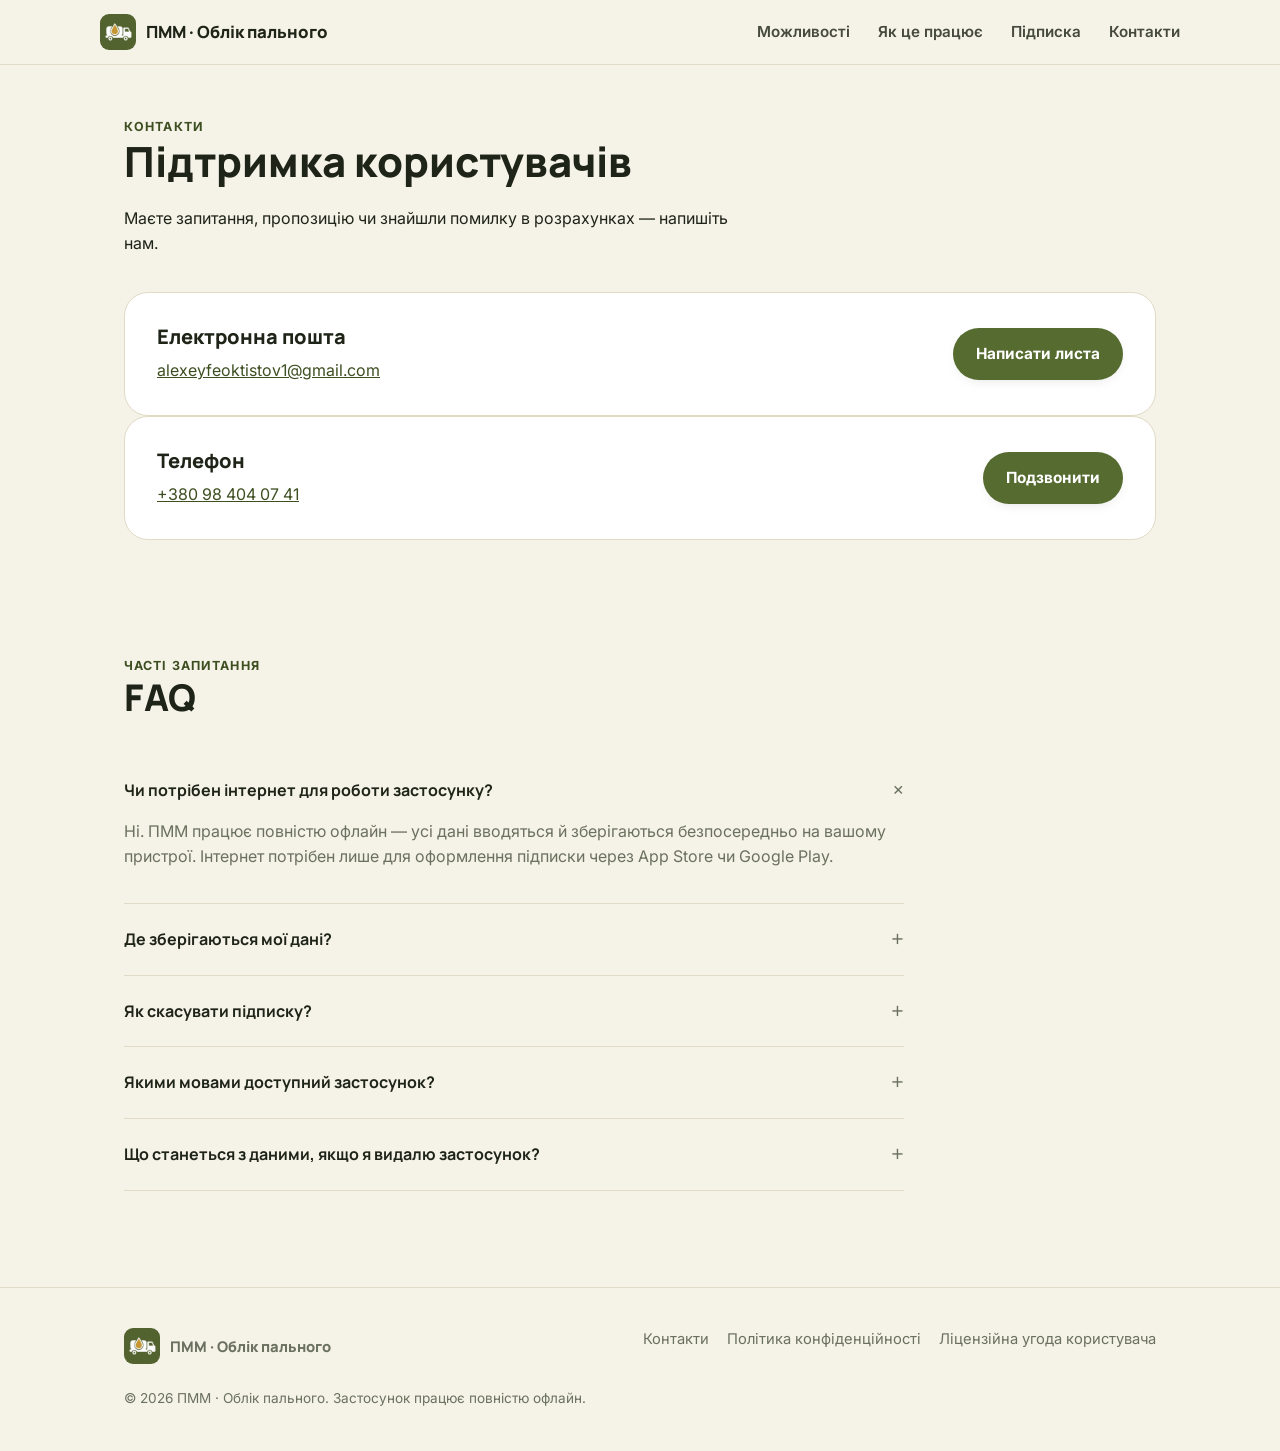
==== contacts.html @ 6e284e81 "Publish ПММ · Облік пального marketing site Static HTML/CSS/JS site: features, contacts (email + pho" ====
<!doctype html>
<html lang="uk">
<head>
<meta charset="utf-8">
<meta name="viewport" content="width=device-width, initial-scale=1">
<title>Контакти — ПММ · Облік пального</title>
<meta name="description" content="Зв'яжіться з підтримкою застосунку ПММ (Облік пального) та знайдіть відповіді на часті запитання.">
<link rel="icon" href="assets/img/favicon-32.png" sizes="32x32">
<link rel="apple-touch-icon" href="assets/img/app-icon-192.png">
<link rel="preconnect" href="https://fonts.googleapis.com">
<link rel="preconnect" href="https://fonts.gstatic.com" crossorigin>
<link href="https://fonts.googleapis.com/css2?family=Inter:wght@400;500;600;700;800&family=Manrope:wght@700;800&display=swap" rel="stylesheet">
<link rel="stylesheet" href="assets/css/style.css">
</head>
<body>

<header class="site-header">
  <div class="container site-header__bar">
    <a class="brand" href="index.html">
      <img src="assets/img/app-icon-192.png" alt="">
      ПММ · Облік пального
    </a>
    <button class="nav-toggle" id="navToggle" aria-label="Меню" aria-expanded="false">☰</button>
    <nav class="nav" id="siteNav">
      <a href="index.html#features">Можливості</a>
      <a href="index.html#how">Як це працює</a>
      <a href="index.html#plans">Підписка</a>
      <a href="contacts.html">Контакти</a>
    </nav>
  </div>
</header>

<main>
  <section style="padding-top: 48px;">
    <div class="container">
      <div class="section-head">
        <span class="eyebrow">Контакти</span>
        <h1 style="font-size: clamp(1.8rem, 3vw + 1rem, 2.6rem);">Підтримка користувачів</h1>
        <p>Маєте запитання, пропозицію чи знайшли помилку в розрахунках — напишіть нам.</p>
      </div>

      <div class="contact-card">
        <div>
          <h3>Електронна пошта</h3>
          <p style="margin-bottom:0;">
            <a href="mailto:alexeyfeoktistov1@gmail.com">alexeyfeoktistov1@gmail.com</a>
          </p>
        </div>
        <a class="btn btn-primary" href="mailto:alexeyfeoktistov1@gmail.com">Написати листа</a>
      </div>

      <div class="contact-card">
        <div>
          <h3>Телефон</h3>
          <p style="margin-bottom:0;">
            <a href="tel:+380984040741">+380 98 404 07 41</a>
          </p>
        </div>
        <a class="btn btn-primary" href="tel:+380984040741">Подзвонити</a>
      </div>
    </div>
  </section>

  <section>
    <div class="container">
      <div class="section-head">
        <span class="eyebrow">Часті запитання</span>
        <h2>FAQ</h2>
      </div>

      <div style="max-width: 780px;">
        <details class="faq-item" open>
          <summary>Чи потрібен інтернет для роботи застосунку?</summary>
          <p>Ні. ПММ працює повністю офлайн — усі дані вводяться й зберігаються
            безпосередньо на вашому пристрої. Інтернет потрібен лише для оформлення
            підписки через App Store чи Google Play.</p>
        </details>
        <details class="faq-item">
          <summary>Де зберігаються мої дані?</summary>
          <p>Локально на вашому пристрої, у внутрішній базі даних застосунку. Розробник
            не має доступу до цих даних — вони нікуди не передаються.</p>
        </details>
        <details class="faq-item">
          <summary>Як скасувати підписку?</summary>
          <p>Підписка керується через ваш обліковий запис App Store (Apple) або
            Google Play (Google) у розділі підписок — не в самому застосунку.</p>
        </details>
        <details class="faq-item">
          <summary>Якими мовами доступний застосунок?</summary>
          <p>Наразі лише українською.</p>
        </details>
        <details class="faq-item">
          <summary>Що станеться з даними, якщо я видалю застосунок?</summary>
          <p>Оскільки всі дані зберігаються лише локально, видалення застосунку
            призводить до їх повного й безповоротного видалення. Рекомендуємо заздалегідь
            експортувати важливі документи.</p>
        </details>
      </div>
    </div>
  </section>
</main>

<footer class="site-footer">
  <div class="container">
    <div class="site-footer__grid">
      <a class="brand" href="index.html">
        <img src="assets/img/app-icon-192.png" alt="">
        ПММ · Облік пального
      </a>
      <nav>
        <a href="contacts.html">Контакти</a>
        <a href="privacy.html">Політика конфіденційності</a>
        <a href="terms.html">Ліцензійна угода користувача</a>
      </nav>
    </div>
    <p class="site-footer__meta">© 2026 ПММ · Облік пального. Застосунок працює повністю офлайн.</p>
  </div>
</footer>

<script>
  const navToggle = document.getElementById('navToggle');
  const siteNav = document.getElementById('siteNav');
  navToggle.addEventListener('click', () => {
    const isOpen = siteNav.classList.toggle('is-open');
    navToggle.setAttribute('aria-expanded', String(isOpen));
  });
</script>
</body>
</html>
---- assets/css/style.css ----
/* ПММ (Облік пального) — сайт застосунку.
   Палітра й тон навмисно повторюють сам застосунок: єдина світла тема,
   без перемикання на темний режим (застосунок теж завжди світлий). */

:root {
  --color-bg: #F5F2E8;
  --color-surface: #FFFFFF;
  --color-surface-alt: #FBF9F2;
  --color-primary: #556B2F;
  --color-primary-dark: #3D4E20;
  --color-ink: #1F2418;
  --color-muted: #6B715F;
  --color-accent: #C59B3B;
  --color-accent-dark: #A87F2B;
  --color-outline: #E1DAC6;
  --color-outline-strong: #D9D2BD;
  --color-danger: #A6402F;

  --radius-lg: 24px;
  --radius-md: 16px;
  --radius-sm: 10px;

  --shadow-card: 0 12px 28px -18px rgba(31, 36, 24, 0.35);
  --shadow-soft: 0 4px 14px -8px rgba(31, 36, 24, 0.25);

  --content-width: 1080px;

  --font-display: "Manrope", "Inter", system-ui, sans-serif;
  --font-body: "Inter", system-ui, -apple-system, sans-serif;
}

* {
  box-sizing: border-box;
}

html {
  scroll-behavior: smooth;
}

@media (prefers-reduced-motion: reduce) {
  html {
    scroll-behavior: auto;
  }
  * {
    animation-duration: 0.001ms !important;
    transition-duration: 0.001ms !important;
  }
}

body {
  margin: 0;
  background: var(--color-bg);
  color: var(--color-ink);
  font-family: var(--font-body);
  font-size: 16px;
  line-height: 1.55;
  -webkit-font-smoothing: antialiased;
}

img {
  max-width: 100%;
  display: block;
}

a {
  color: var(--color-primary-dark);
}

h1, h2, h3, h4 {
  font-family: var(--font-display);
  font-weight: 800;
  line-height: 1.15;
  margin: 0 0 0.5em;
  text-wrap: balance;
  color: var(--color-ink);
}

h1 { font-size: clamp(2.1rem, 4vw + 1rem, 3.4rem); }
h2 { font-size: clamp(1.6rem, 2.4vw + 1rem, 2.3rem); }
h3 { font-size: 1.25rem; }

p {
  margin: 0 0 1em;
}

.container {
  width: 100%;
  max-width: var(--content-width);
  margin: 0 auto;
  padding: 0 24px;
}

.eyebrow {
  display: inline-flex;
  flex-wrap: wrap;
  align-items: center;
  gap: 4px 8px;
  max-width: 100%;
  font-size: 0.78rem;
  font-weight: 700;
  letter-spacing: 0.09em;
  text-transform: uppercase;
  color: var(--color-primary-dark);
}

/* ---------- Header ---------- */

.site-header {
  position: sticky;
  top: 0;
  z-index: 40;
  background: rgba(245, 242, 232, 0.88);
  backdrop-filter: saturate(140%) blur(10px);
  border-bottom: 1px solid var(--color-outline);
}

.site-header__bar {
  display: flex;
  align-items: center;
  justify-content: space-between;
  gap: 16px;
  padding: 14px 0;
}

.brand {
  display: flex;
  align-items: center;
  gap: 10px;
  font-family: var(--font-display);
  font-weight: 800;
  font-size: 1.05rem;
  color: var(--color-ink);
  text-decoration: none;
}

.brand img {
  width: 36px;
  height: 36px;
  border-radius: 9px;
}

.nav {
  display: flex;
  align-items: center;
  gap: 28px;
}

.nav a {
  color: var(--color-ink);
  text-decoration: none;
  font-weight: 600;
  font-size: 0.95rem;
  opacity: 0.82;
}

.nav a:hover {
  opacity: 1;
}

.nav-toggle {
  display: none;
}

@media (max-width: 760px) {
  .nav {
    position: absolute;
    top: 100%;
    left: 0;
    right: 0;
    background: var(--color-surface);
    border-bottom: 1px solid var(--color-outline);
    flex-direction: column;
    align-items: flex-start;
    gap: 4px;
    padding: 8px 24px 18px;
    display: none;
  }
  .nav.is-open {
    display: flex;
  }
  .nav a {
    padding: 10px 0;
    width: 100%;
  }
  .nav-toggle {
    display: inline-flex;
    align-items: center;
    justify-content: center;
    width: 40px;
    height: 40px;
    border-radius: 10px;
    border: 1px solid var(--color-outline-strong);
    background: var(--color-surface);
    cursor: pointer;
  }
}

/* ---------- Buttons ---------- */

.btn {
  display: inline-flex;
  align-items: center;
  justify-content: center;
  gap: 8px;
  padding: 13px 22px;
  border-radius: 999px;
  font-weight: 700;
  font-size: 0.96rem;
  text-decoration: none;
  border: 1px solid transparent;
  cursor: pointer;
  transition: transform 0.15s ease, box-shadow 0.15s ease;
}

.btn:hover {
  transform: translateY(-1px);
}

.btn-primary {
  background: var(--color-primary);
  color: #fff;
  box-shadow: var(--shadow-soft);
}

.btn-secondary {
  background: transparent;
  color: var(--color-ink);
  border-color: var(--color-outline-strong);
}

.btn-store {
  background: var(--color-ink);
  color: #fff;
  opacity: 0.55;
  cursor: default;
  font-size: 0.86rem;
  padding: 11px 18px;
}

.btn-row {
  display: flex;
  flex-wrap: wrap;
  gap: 14px;
}

/* ---------- Hero ---------- */

.hero {
  padding: 64px 0 40px;
}

.hero__grid {
  display: grid;
  grid-template-columns: 1.15fr 0.85fr;
  gap: 48px;
  align-items: center;
}

@media (max-width: 860px) {
  .hero__grid {
    grid-template-columns: 1fr;
    text-align: center;
  }
  .hero .btn-row, .hero .eyebrow {
    justify-content: center;
  }
}

.hero p.lead {
  font-size: 1.15rem;
  color: var(--color-muted);
  max-width: 46ch;
}

@media (max-width: 860px) {
  .hero p.lead { margin-inline: auto; }
}

.hero__art {
  display: flex;
  justify-content: center;
}

.hero__art img {
  width: min(280px, 60vw);
  border-radius: 44px;
  box-shadow: var(--shadow-card);
}

/* ---------- Sections ---------- */

section {
  padding: 56px 0;
}

.section-head {
  max-width: 62ch;
  margin-bottom: 36px;
}

@media (max-width: 760px) {
  .section-head { margin-inline: auto; text-align: center; }
}

/* ---------- Feature cards ---------- */

.grid-2 {
  display: grid;
  grid-template-columns: repeat(2, 1fr);
  gap: 20px;
}

.grid-3 {
  display: grid;
  grid-template-columns: repeat(3, 1fr);
  gap: 20px;
}

@media (max-width: 760px) {
  .grid-2, .grid-3 {
    grid-template-columns: 1fr;
  }
}

.card {
  background: var(--color-surface);
  border: 1px solid var(--color-outline);
  border-radius: var(--radius-md);
  padding: 24px;
}

.plan-card {
  background: var(--color-surface);
  border: 1px solid var(--color-outline);
  border-radius: var(--radius-lg);
  padding: 32px;
}

.plan-card--pro {
  border-color: var(--color-accent);
  background: linear-gradient(180deg, #FFFDF6 0%, #FFF8E9 100%);
}

.plan-card h3 {
  display: flex;
  align-items: center;
  gap: 10px;
}

.badge {
  display: inline-block;
  font-size: 0.72rem;
  font-weight: 800;
  letter-spacing: 0.04em;
  text-transform: uppercase;
  padding: 4px 10px;
  border-radius: 999px;
  background: var(--color-accent);
  color: #fff;
}

.badge--free {
  background: var(--color-primary);
}

.feature-list {
  list-style: none;
  margin: 18px 0 0;
  padding: 0;
  display: flex;
  flex-direction: column;
  gap: 12px;
}

.feature-list li {
  display: flex;
  gap: 10px;
  align-items: flex-start;
  color: var(--color-ink);
}

.feature-list li::before {
  content: "";
  flex: none;
  width: 8px;
  height: 8px;
  margin-top: 8px;
  border-radius: 50%;
  background: var(--color-accent);
}

.plan-card--pro .feature-list li::before {
  background: var(--color-primary);
}

/* ---------- Steps ---------- */

.steps {
  display: grid;
  grid-template-columns: repeat(4, 1fr);
  gap: 20px;
}

@media (max-width: 860px) {
  .steps { grid-template-columns: repeat(2, 1fr); }
}
@media (max-width: 520px) {
  .steps { grid-template-columns: 1fr; }
}

.step {
  position: relative;
  padding-top: 8px;
}

.step__num {
  display: inline-flex;
  align-items: center;
  justify-content: center;
  width: 34px;
  height: 34px;
  border-radius: 50%;
  background: var(--color-primary);
  color: #fff;
  font-weight: 800;
  font-family: var(--font-display);
  margin-bottom: 14px;
}

/* ---------- FAQ ---------- */

.faq-item {
  border-bottom: 1px solid var(--color-outline);
  padding: 18px 0;
}

.faq-item summary {
  cursor: pointer;
  font-weight: 700;
  font-family: var(--font-display);
  list-style: none;
  display: flex;
  align-items: center;
  justify-content: space-between;
  gap: 12px;
}

.faq-item summary::-webkit-details-marker {
  display: none;
}

.faq-item summary::after {
  content: "+";
  font-size: 1.4rem;
  font-weight: 400;
  color: var(--color-muted);
  transition: transform 0.2s ease;
}

.faq-item[open] summary::after {
  transform: rotate(45deg);
}

.faq-item p {
  margin-top: 12px;
  color: var(--color-muted);
}

/* ---------- Footer ---------- */

.site-footer {
  border-top: 1px solid var(--color-outline);
  padding: 40px 0 28px;
  margin-top: 40px;
}

.site-footer__grid {
  display: flex;
  flex-wrap: wrap;
  justify-content: space-between;
  gap: 24px;
}

.site-footer nav {
  display: flex;
  flex-wrap: wrap;
  gap: 18px;
}

.site-footer a {
  color: var(--color-muted);
  text-decoration: none;
  font-size: 0.92rem;
}

.site-footer a:hover {
  color: var(--color-ink);
}

.site-footer__meta {
  color: var(--color-muted);
  font-size: 0.85rem;
  margin-top: 24px;
}

/* ---------- Legal pages ---------- */

.legal {
  max-width: 74ch;
  margin: 0 auto;
  padding: 48px 24px 80px;
}

.legal h2 {
  margin-top: 2em;
}

.legal .updated {
  color: var(--color-muted);
  font-size: 0.9rem;
  margin-bottom: 2.2em;
}

.legal ul {
  padding-left: 1.2em;
}

.placeholder {
  background: #FBEFD9;
  border: 1px dashed var(--color-accent-dark);
  padding: 1px 6px;
  border-radius: 6px;
  font-size: 0.92em;
}

/* ---------- Contacts ---------- */

.contact-card {
  background: var(--color-surface);
  border: 1px solid var(--color-outline);
  border-radius: var(--radius-lg);
  padding: 32px;
  display: flex;
  flex-wrap: wrap;
  gap: 24px;
  justify-content: space-between;
  align-items: center;
}
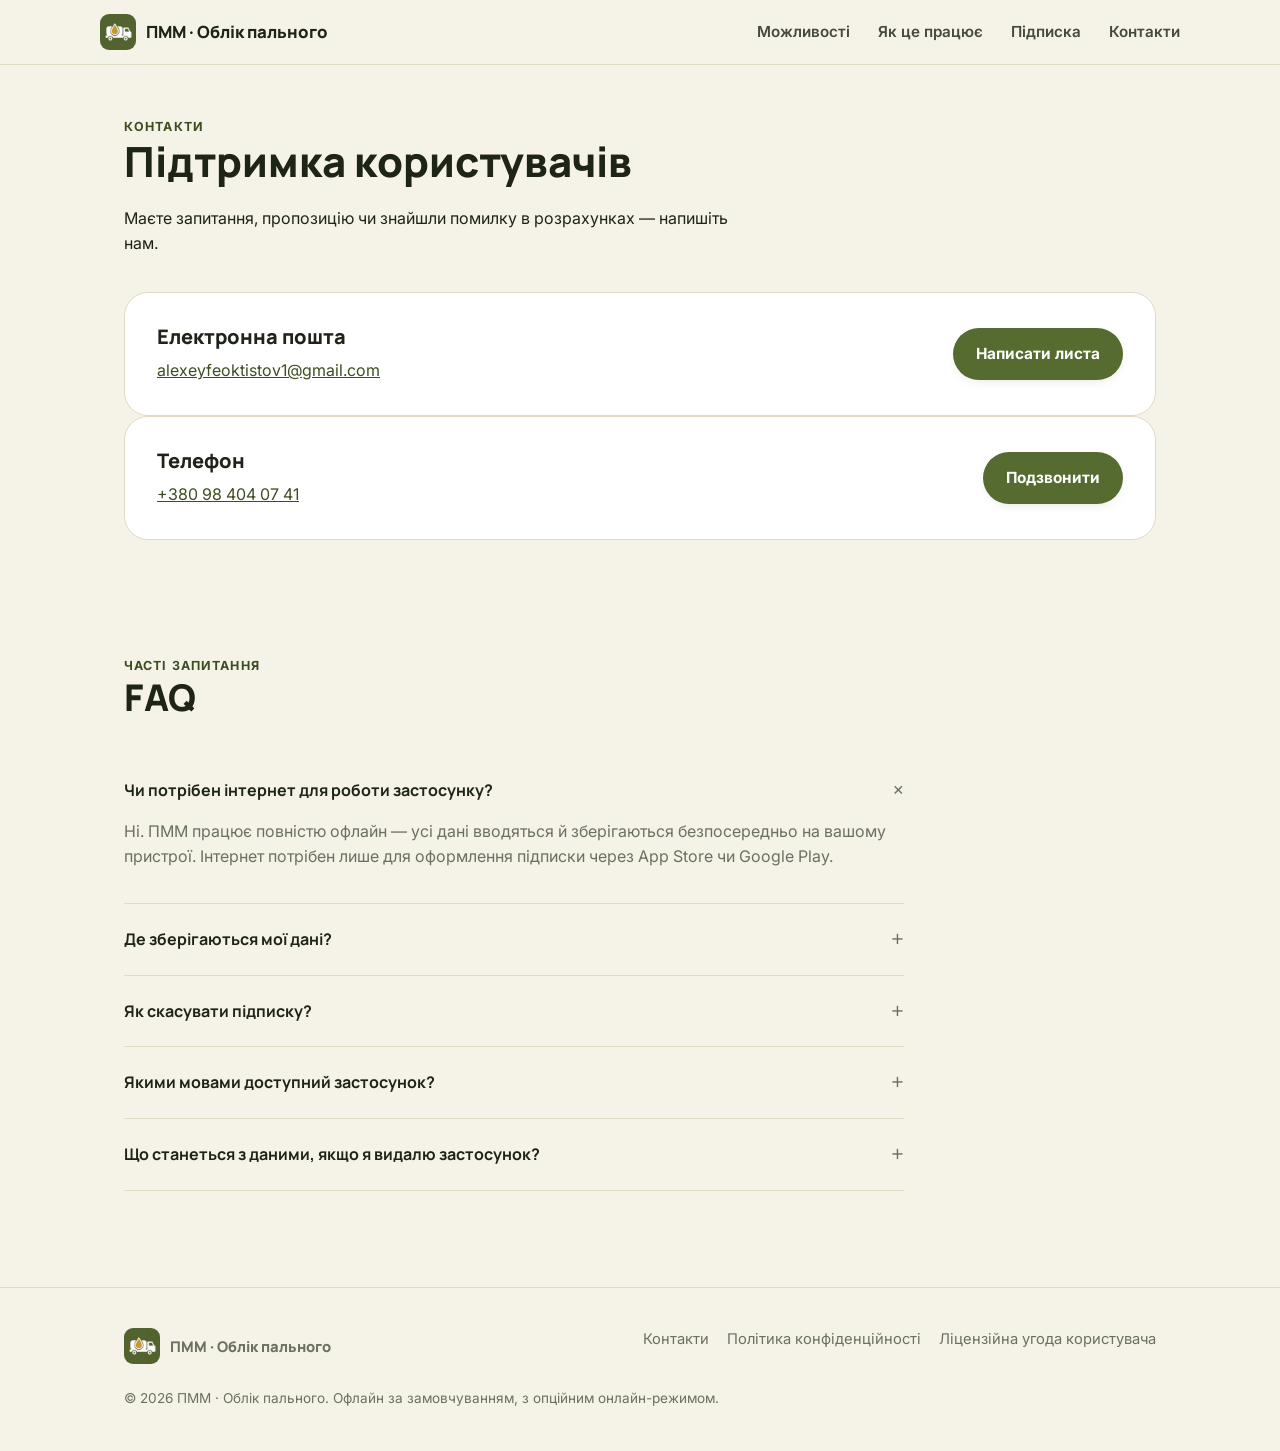
==== commit d2a7753b: "Document online mode and error diagnostics in privacy/terms/site copy App now has an optional online" ====
--- a/contacts.html
+++ b/contacts.html
@@ -113,7 +113,7 @@
         <a href="terms.html">Ліцензійна угода користувача</a>
       </nav>
     </div>
-    <p class="site-footer__meta">© 2026 ПММ · Облік пального. Застосунок працює повністю офлайн.</p>
+    <p class="site-footer__meta">© 2026 ПММ · Облік пального. Офлайн за замовчуванням, з опційним онлайн-режимом.</p>
   </div>
 </footer>
 
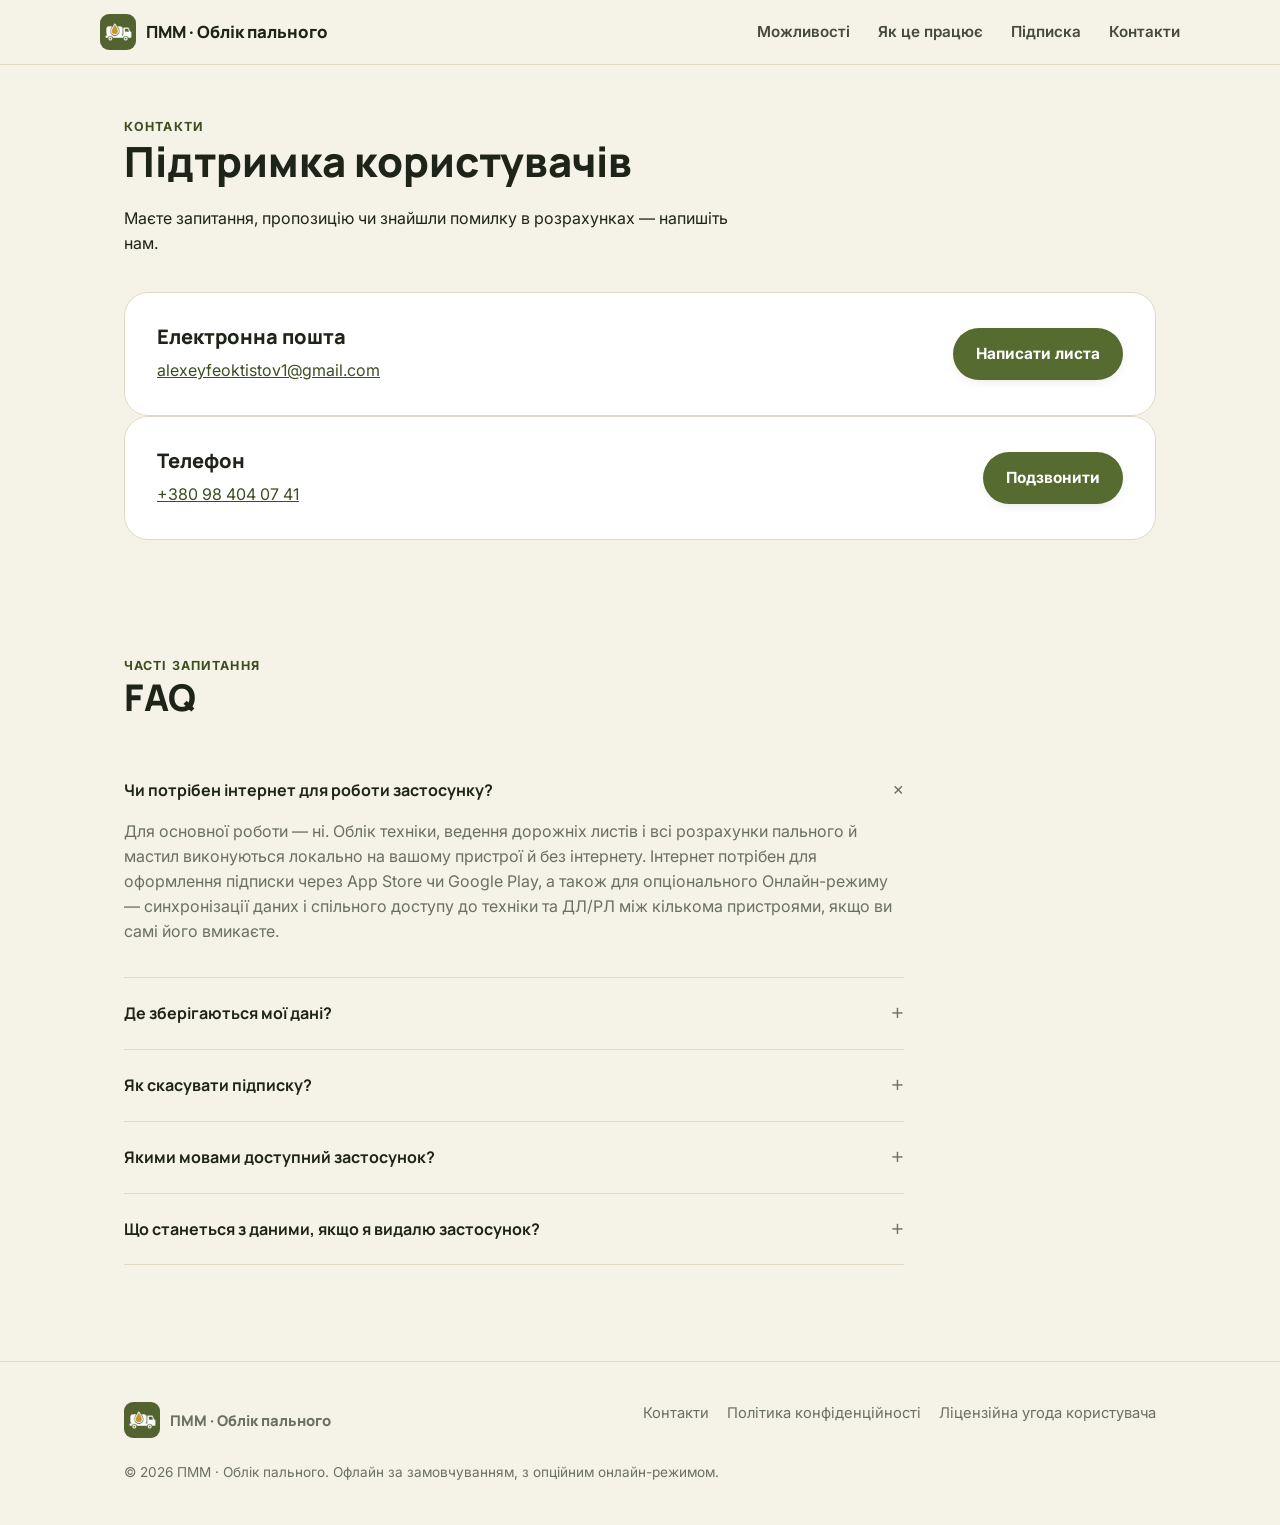
==== commit 11e4729a: "Актуалізувати опис офлайн/онлайн-режиму у FAQ та на головній Застосунок тепер має опціональний Онлай" ====
--- a/contacts.html
+++ b/contacts.html
@@ -71,14 +71,20 @@
       <div style="max-width: 780px;">
         <details class="faq-item" open>
           <summary>Чи потрібен інтернет для роботи застосунку?</summary>
-          <p>Ні. ПММ працює повністю офлайн — усі дані вводяться й зберігаються
-            безпосередньо на вашому пристрої. Інтернет потрібен лише для оформлення
-            підписки через App Store чи Google Play.</p>
+          <p>Для основної роботи — ні. Облік техніки, ведення дорожніх листів і всі
+            розрахунки пального й мастил виконуються локально на вашому пристрої й
+            без інтернету. Інтернет потрібен для оформлення підписки через App Store
+            чи Google Play, а також для опціонального Онлайн-режиму — синхронізації
+            даних і спільного доступу до техніки та ДЛ/РЛ між кількома пристроями,
+            якщо ви самі його вмикаєте.</p>
         </details>
         <details class="faq-item">
           <summary>Де зберігаються мої дані?</summary>
-          <p>Локально на вашому пристрої, у внутрішній базі даних застосунку. Розробник
-            не має доступу до цих даних — вони нікуди не передаються.</p>
+          <p>За замовчуванням — лише локально на вашому пристрої, у внутрішній базі
+            даних застосунку; розробник не має до них доступу. Якщо ви вмикаєте
+            Онлайн-режим для синхронізації чи спільного доступу, копія цих даних
+            додатково зберігається на захищеному сервері — вимкнути Онлайн-режим і
+            видалити серверну копію можна будь-коли в меню застосунку.</p>
         </details>
         <details class="faq-item">
           <summary>Як скасувати підписку?</summary>
@@ -91,8 +97,10 @@
         </details>
         <details class="faq-item">
           <summary>Що станеться з даними, якщо я видалю застосунок?</summary>
-          <p>Оскільки всі дані зберігаються лише локально, видалення застосунку
-            призводить до їх повного й безповоротного видалення. Рекомендуємо заздалегідь
+          <p>Дані, що зберігаються лише локально, видаляються разом із застосунком
+            повністю й безповоротно. Якщо був увімкнений Онлайн-режим, синхронізована
+            копія лишається на сервері — щоб видалити і її, зробіть це в меню
+            застосунку до видалення самого застосунку. Рекомендуємо заздалегідь
             експортувати важливі документи.</p>
         </details>
       </div>
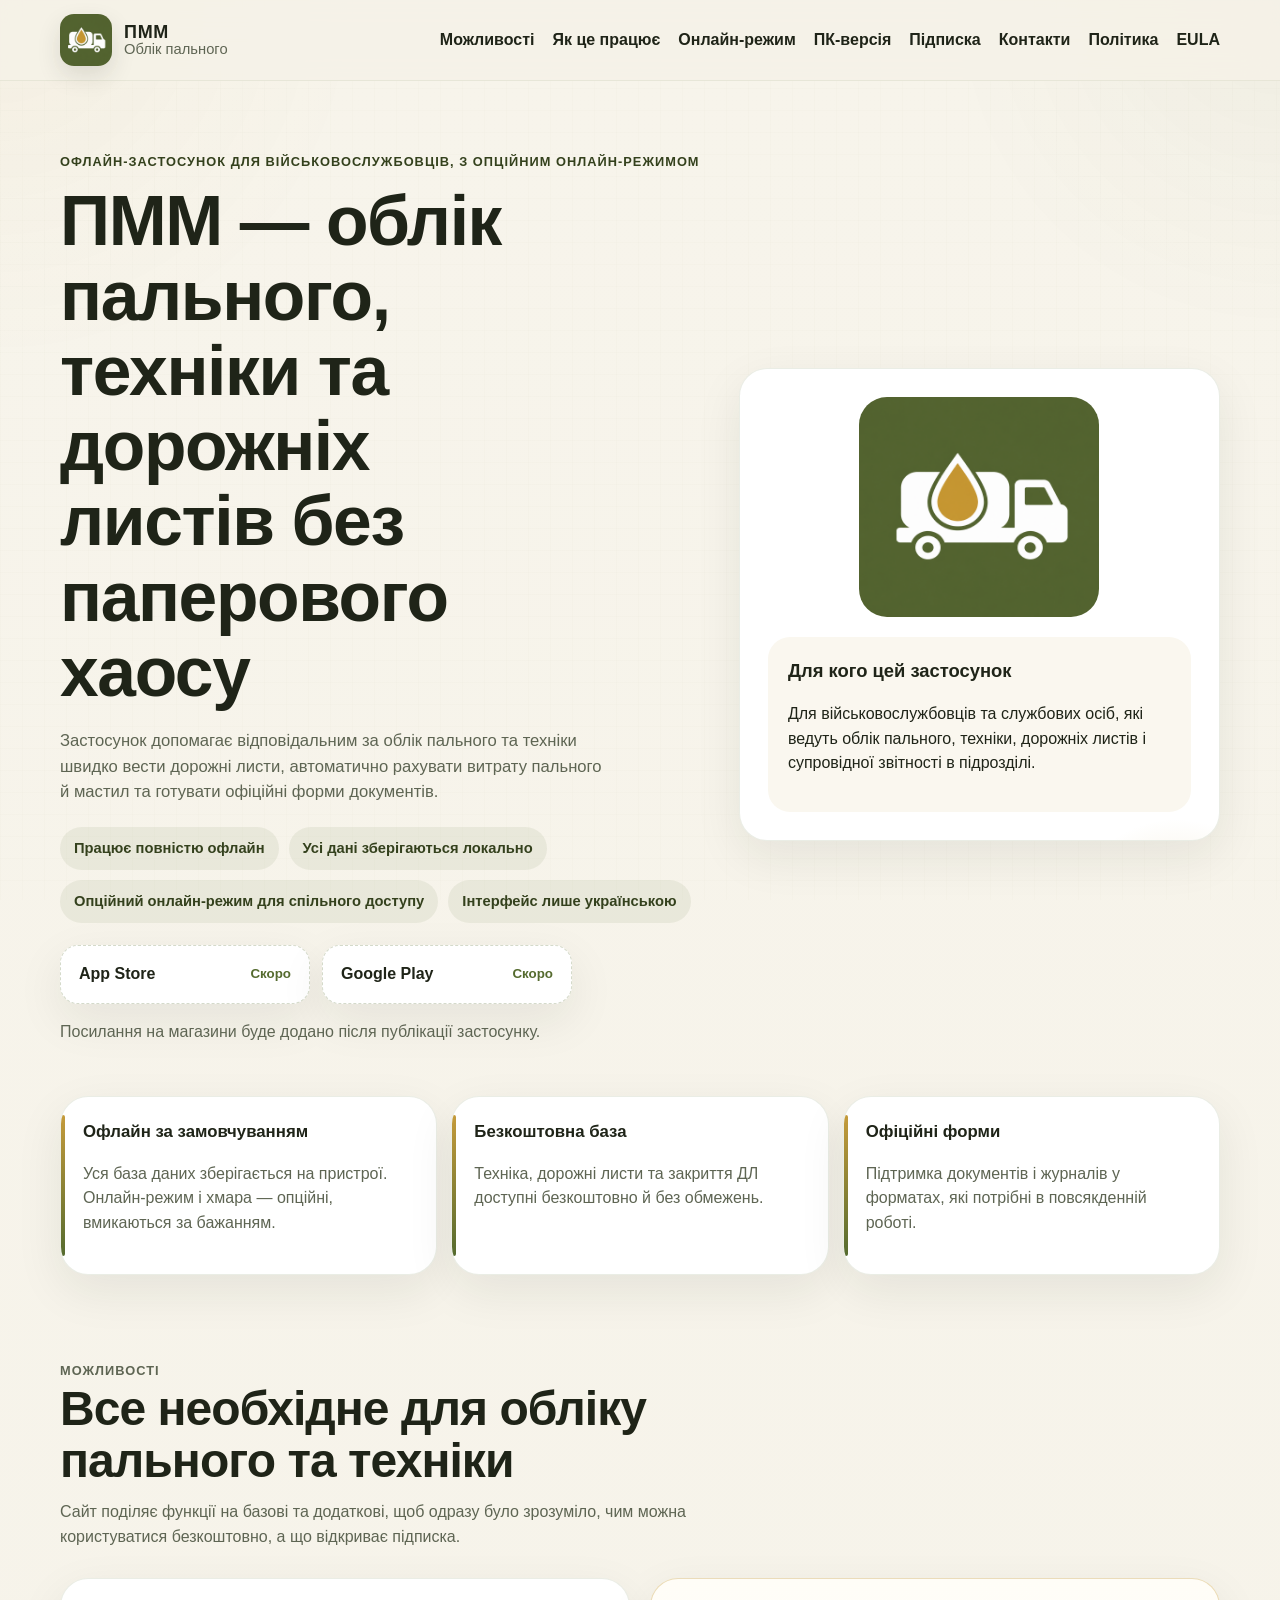
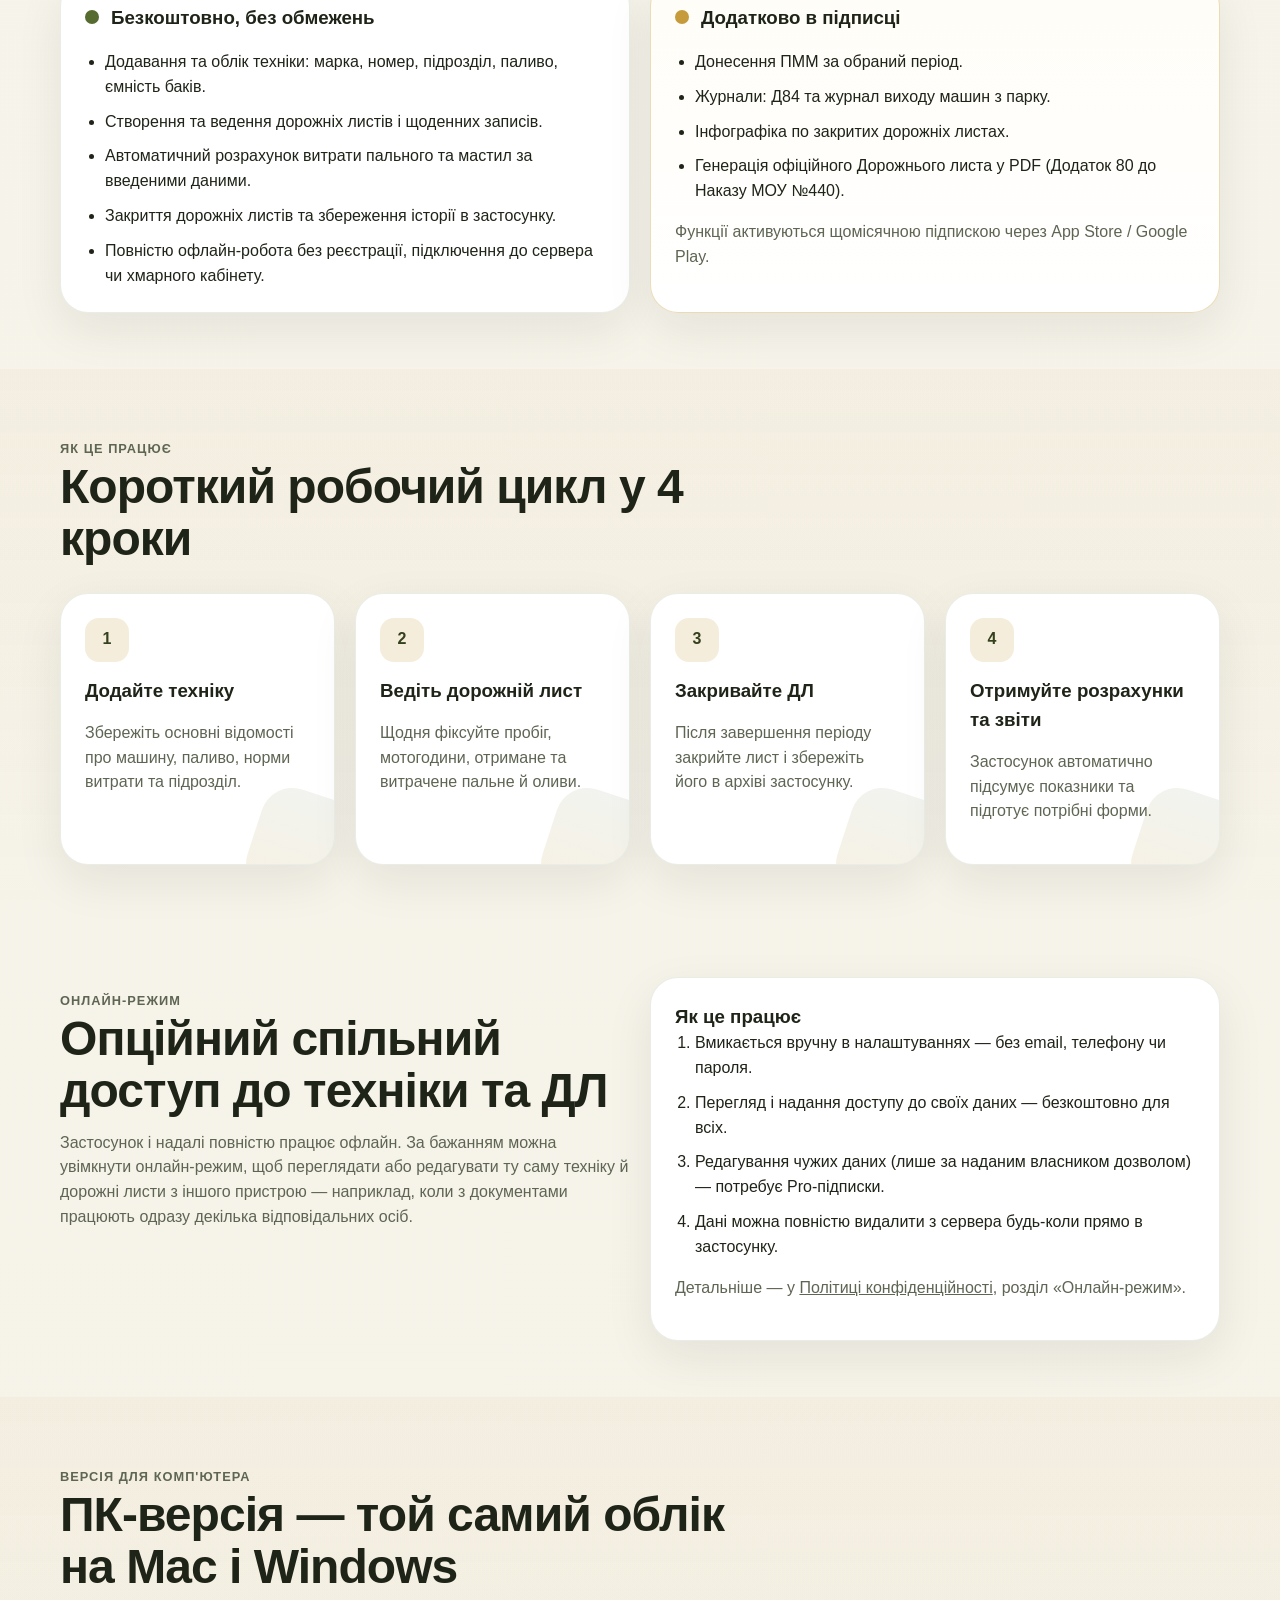
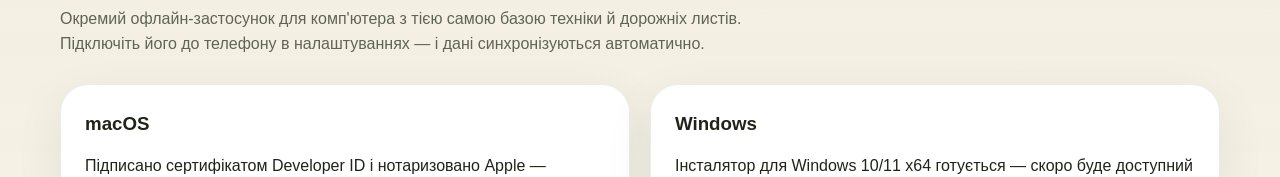
==== commit ff4cca73: "Новий дизайн сайту + розділ завантаження ПК-версії - Повна заміна верстки/стилів на переглянуту черн" ====
--- a/contacts.html
+++ b/contacts.html
@@ -1,137 +1,15 @@
 <!doctype html>
 <html lang="uk">
-<head>
-<meta charset="utf-8">
-<meta name="viewport" content="width=device-width, initial-scale=1">
-<title>Контакти — ПММ · Облік пального</title>
-<meta name="description" content="Зв'яжіться з підтримкою застосунку ПММ (Облік пального) та знайдіть відповіді на часті запитання.">
-<link rel="icon" href="assets/img/favicon-32.png" sizes="32x32">
-<link rel="apple-touch-icon" href="assets/img/app-icon-192.png">
-<link rel="preconnect" href="https://fonts.googleapis.com">
-<link rel="preconnect" href="https://fonts.gstatic.com" crossorigin>
-<link href="https://fonts.googleapis.com/css2?family=Inter:wght@400;500;600;700;800&family=Manrope:wght@700;800&display=swap" rel="stylesheet">
-<link rel="stylesheet" href="assets/css/style.css">
-</head>
-<body>
-
-<header class="site-header">
-  <div class="container site-header__bar">
-    <a class="brand" href="index.html">
-      <img src="assets/img/app-icon-192.png" alt="">
-      ПММ · Облік пального
-    </a>
-    <button class="nav-toggle" id="navToggle" aria-label="Меню" aria-expanded="false">☰</button>
-    <nav class="nav" id="siteNav">
-      <a href="index.html#features">Можливості</a>
-      <a href="index.html#how">Як це працює</a>
-      <a href="index.html#plans">Підписка</a>
-      <a href="contacts.html">Контакти</a>
-    </nav>
-  </div>
-</header>
-
-<main>
-  <section style="padding-top: 48px;">
-    <div class="container">
-      <div class="section-head">
-        <span class="eyebrow">Контакти</span>
-        <h1 style="font-size: clamp(1.8rem, 3vw + 1rem, 2.6rem);">Підтримка користувачів</h1>
-        <p>Маєте запитання, пропозицію чи знайшли помилку в розрахунках — напишіть нам.</p>
-      </div>
-
-      <div class="contact-card">
-        <div>
-          <h3>Електронна пошта</h3>
-          <p style="margin-bottom:0;">
-            <a href="mailto:alexeyfeoktistov1@gmail.com">alexeyfeoktistov1@gmail.com</a>
-          </p>
-        </div>
-        <a class="btn btn-primary" href="mailto:alexeyfeoktistov1@gmail.com">Написати листа</a>
-      </div>
-
-      <div class="contact-card">
-        <div>
-          <h3>Телефон</h3>
-          <p style="margin-bottom:0;">
-            <a href="tel:+380984040741">+380 98 404 07 41</a>
-          </p>
-        </div>
-        <a class="btn btn-primary" href="tel:+380984040741">Подзвонити</a>
-      </div>
-    </div>
-  </section>
-
-  <section>
-    <div class="container">
-      <div class="section-head">
-        <span class="eyebrow">Часті запитання</span>
-        <h2>FAQ</h2>
-      </div>
-
-      <div style="max-width: 780px;">
-        <details class="faq-item" open>
-          <summary>Чи потрібен інтернет для роботи застосунку?</summary>
-          <p>Для основної роботи — ні. Облік техніки, ведення дорожніх листів і всі
-            розрахунки пального й мастил виконуються локально на вашому пристрої й
-            без інтернету. Інтернет потрібен для оформлення підписки через App Store
-            чи Google Play, а також для опціонального Онлайн-режиму — синхронізації
-            даних і спільного доступу до техніки та ДЛ/РЛ між кількома пристроями,
-            якщо ви самі його вмикаєте.</p>
-        </details>
-        <details class="faq-item">
-          <summary>Де зберігаються мої дані?</summary>
-          <p>За замовчуванням — лише локально на вашому пристрої, у внутрішній базі
-            даних застосунку; розробник не має до них доступу. Якщо ви вмикаєте
-            Онлайн-режим для синхронізації чи спільного доступу, копія цих даних
-            додатково зберігається на захищеному сервері — вимкнути Онлайн-режим і
-            видалити серверну копію можна будь-коли в меню застосунку.</p>
-        </details>
-        <details class="faq-item">
-          <summary>Як скасувати підписку?</summary>
-          <p>Підписка керується через ваш обліковий запис App Store (Apple) або
-            Google Play (Google) у розділі підписок — не в самому застосунку.</p>
-        </details>
-        <details class="faq-item">
-          <summary>Якими мовами доступний застосунок?</summary>
-          <p>Наразі лише українською.</p>
-        </details>
-        <details class="faq-item">
-          <summary>Що станеться з даними, якщо я видалю застосунок?</summary>
-          <p>Дані, що зберігаються лише локально, видаляються разом із застосунком
-            повністю й безповоротно. Якщо був увімкнений Онлайн-режим, синхронізована
-            копія лишається на сервері — щоб видалити і її, зробіть це в меню
-            застосунку до видалення самого застосунку. Рекомендуємо заздалегідь
-            експортувати важливі документи.</p>
-        </details>
-      </div>
-    </div>
-  </section>
-</main>
-
-<footer class="site-footer">
-  <div class="container">
-    <div class="site-footer__grid">
-      <a class="brand" href="index.html">
-        <img src="assets/img/app-icon-192.png" alt="">
-        ПММ · Облік пального
-      </a>
-      <nav>
-        <a href="contacts.html">Контакти</a>
-        <a href="privacy.html">Політика конфіденційності</a>
-        <a href="terms.html">Ліцензійна угода користувача</a>
-      </nav>
-    </div>
-    <p class="site-footer__meta">© 2026 ПММ · Облік пального. Офлайн за замовчуванням, з опційним онлайн-режимом.</p>
-  </div>
-</footer>
-
-<script>
-  const navToggle = document.getElementById('navToggle');
-  const siteNav = document.getElementById('siteNav');
-  navToggle.addEventListener('click', () => {
-    const isOpen = siteNav.classList.toggle('is-open');
-    navToggle.setAttribute('aria-expanded', String(isOpen));
-  });
-</script>
-</body>
+  <head>
+    <meta charset="UTF-8" />
+    <meta http-equiv="refresh" content="0; url=./index.html#contact" />
+    <link rel="canonical" href="https://alexfeoktistov.github.io/site_oblik_pmm/index.html#contact" />
+    <title>Контакти — ПММ</title>
+  </head>
+  <body>
+    <!-- Стара адреса (до оновлення дизайну сайту) — переносить на розділ
+         контактів головної сторінки, щоб посилання зі сторінок App Store
+         й Google Play не зламались. -->
+    <p>Перейдіть до розділу <a href="./index.html#contact">«Контакти»</a>.</p>
+  </body>
 </html>
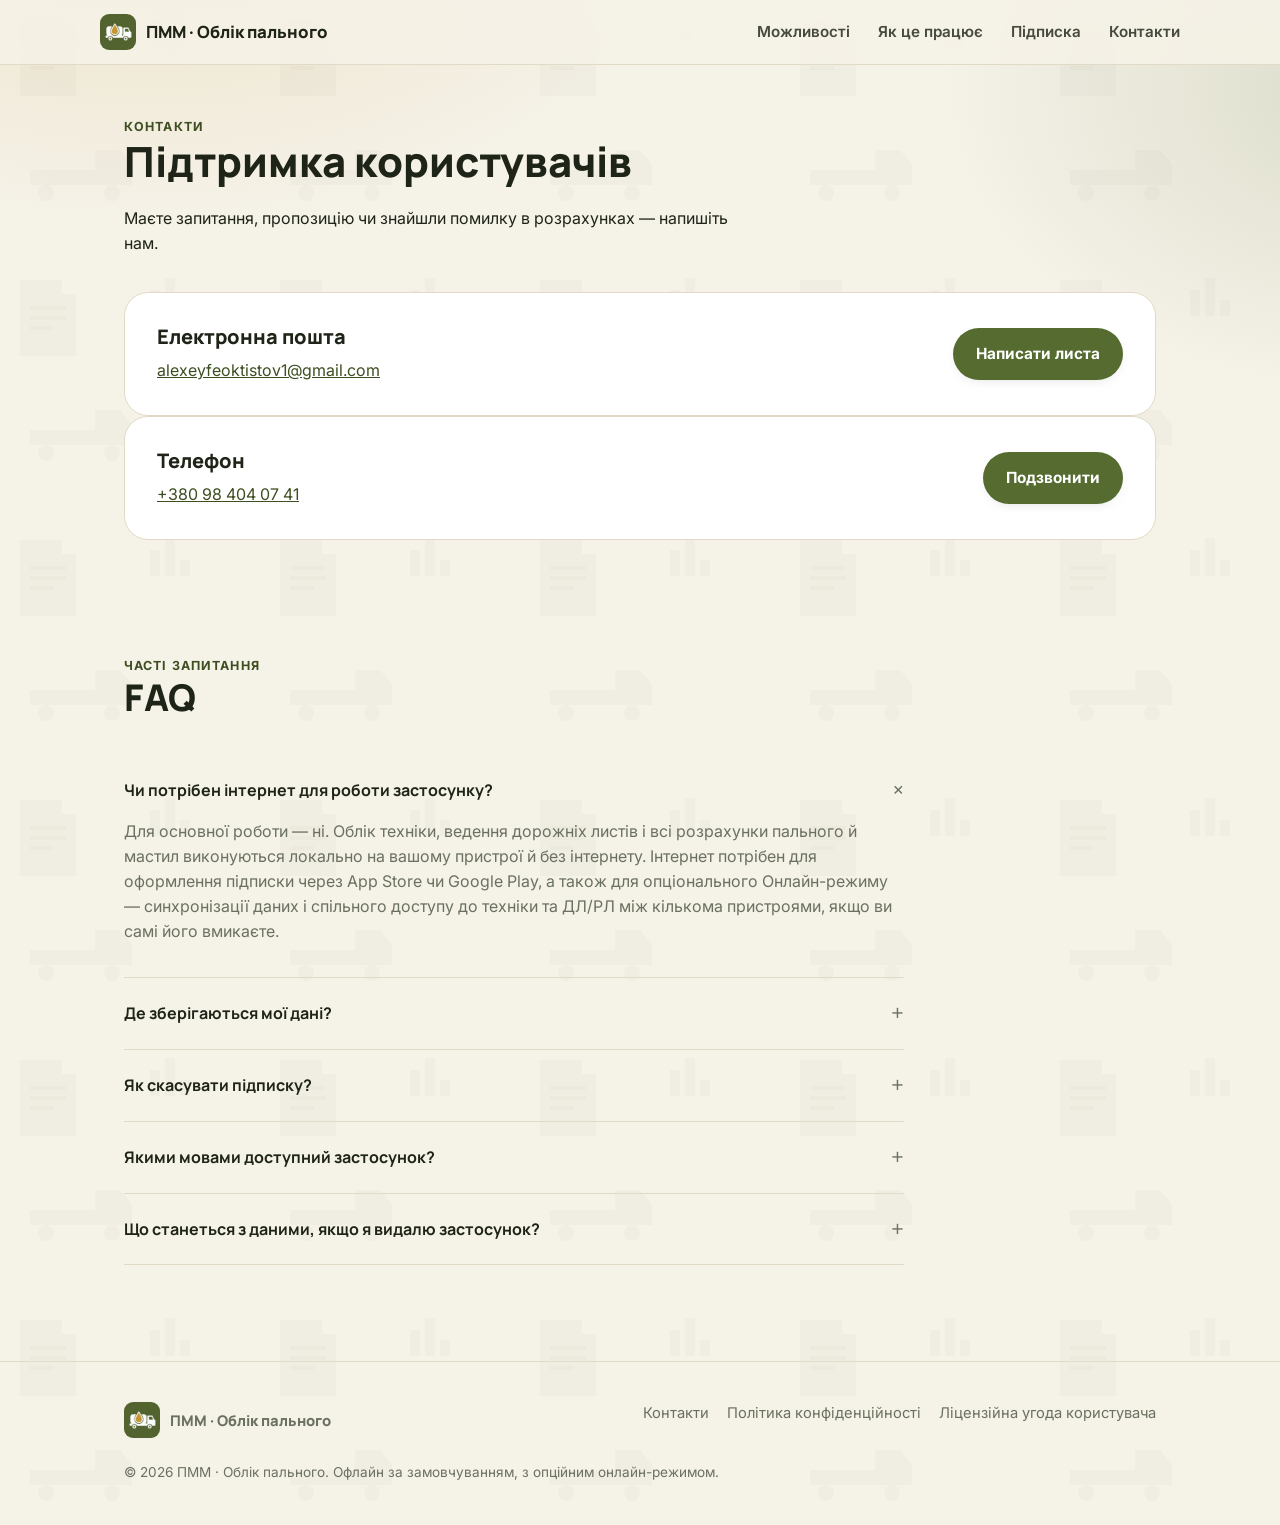
==== commit 6a28fdae: "Виправлення: повернути правильну, доопрацьовану чернетку сайту Попередній коміт (ff4cca7) помилково " ====
--- a/contacts.html
+++ b/contacts.html
@@ -1,15 +1,137 @@
 <!doctype html>
 <html lang="uk">
-  <head>
-    <meta charset="UTF-8" />
-    <meta http-equiv="refresh" content="0; url=./index.html#contact" />
-    <link rel="canonical" href="https://alexfeoktistov.github.io/site_oblik_pmm/index.html#contact" />
-    <title>Контакти — ПММ</title>
-  </head>
-  <body>
-    <!-- Стара адреса (до оновлення дизайну сайту) — переносить на розділ
-         контактів головної сторінки, щоб посилання зі сторінок App Store
-         й Google Play не зламались. -->
-    <p>Перейдіть до розділу <a href="./index.html#contact">«Контакти»</a>.</p>
-  </body>
+<head>
+<meta charset="utf-8">
+<meta name="viewport" content="width=device-width, initial-scale=1">
+<title>Контакти — ПММ · Облік пального</title>
+<meta name="description" content="Зв'яжіться з підтримкою застосунку ПММ (Облік пального) та знайдіть відповіді на часті запитання.">
+<link rel="icon" href="assets/img/favicon-32.png" sizes="32x32">
+<link rel="apple-touch-icon" href="assets/img/app-icon-192.png">
+<link rel="preconnect" href="https://fonts.googleapis.com">
+<link rel="preconnect" href="https://fonts.gstatic.com" crossorigin>
+<link href="https://fonts.googleapis.com/css2?family=Inter:wght@400;500;600;700;800&family=Manrope:wght@700;800&display=swap" rel="stylesheet">
+<link rel="stylesheet" href="assets/css/style.css">
+</head>
+<body>
+
+<header class="site-header">
+  <div class="container site-header__bar">
+    <a class="brand" href="index.html">
+      <img src="assets/img/app-icon-192.png" alt="">
+      ПММ · Облік пального
+    </a>
+    <button class="nav-toggle" id="navToggle" aria-label="Меню" aria-expanded="false">☰</button>
+    <nav class="nav" id="siteNav">
+      <a href="index.html#features">Можливості</a>
+      <a href="index.html#how">Як це працює</a>
+      <a href="index.html#plans">Підписка</a>
+      <a href="contacts.html">Контакти</a>
+    </nav>
+  </div>
+</header>
+
+<main>
+  <section style="padding-top: 48px;">
+    <div class="container">
+      <div class="section-head">
+        <span class="eyebrow">Контакти</span>
+        <h1 style="font-size: clamp(1.8rem, 3vw + 1rem, 2.6rem);">Підтримка користувачів</h1>
+        <p>Маєте запитання, пропозицію чи знайшли помилку в розрахунках — напишіть нам.</p>
+      </div>
+
+      <div class="contact-card">
+        <div>
+          <h3>Електронна пошта</h3>
+          <p style="margin-bottom:0;">
+            <a href="mailto:alexeyfeoktistov1@gmail.com">alexeyfeoktistov1@gmail.com</a>
+          </p>
+        </div>
+        <a class="btn btn-primary" href="mailto:alexeyfeoktistov1@gmail.com">Написати листа</a>
+      </div>
+
+      <div class="contact-card">
+        <div>
+          <h3>Телефон</h3>
+          <p style="margin-bottom:0;">
+            <a href="tel:+380984040741">+380 98 404 07 41</a>
+          </p>
+        </div>
+        <a class="btn btn-primary" href="tel:+380984040741">Подзвонити</a>
+      </div>
+    </div>
+  </section>
+
+  <section>
+    <div class="container">
+      <div class="section-head">
+        <span class="eyebrow">Часті запитання</span>
+        <h2>FAQ</h2>
+      </div>
+
+      <div style="max-width: 780px;">
+        <details class="faq-item" open>
+          <summary>Чи потрібен інтернет для роботи застосунку?</summary>
+          <p>Для основної роботи — ні. Облік техніки, ведення дорожніх листів і всі
+            розрахунки пального й мастил виконуються локально на вашому пристрої й
+            без інтернету. Інтернет потрібен для оформлення підписки через App Store
+            чи Google Play, а також для опціонального Онлайн-режиму — синхронізації
+            даних і спільного доступу до техніки та ДЛ/РЛ між кількома пристроями,
+            якщо ви самі його вмикаєте.</p>
+        </details>
+        <details class="faq-item">
+          <summary>Де зберігаються мої дані?</summary>
+          <p>За замовчуванням — лише локально на вашому пристрої, у внутрішній базі
+            даних застосунку; розробник не має до них доступу. Якщо ви вмикаєте
+            Онлайн-режим для синхронізації чи спільного доступу, копія цих даних
+            додатково зберігається на захищеному сервері — вимкнути Онлайн-режим і
+            видалити серверну копію можна будь-коли в меню застосунку.</p>
+        </details>
+        <details class="faq-item">
+          <summary>Як скасувати підписку?</summary>
+          <p>Підписка керується через ваш обліковий запис App Store (Apple) або
+            Google Play (Google) у розділі підписок — не в самому застосунку.</p>
+        </details>
+        <details class="faq-item">
+          <summary>Якими мовами доступний застосунок?</summary>
+          <p>Наразі лише українською.</p>
+        </details>
+        <details class="faq-item">
+          <summary>Що станеться з даними, якщо я видалю застосунок?</summary>
+          <p>Дані, що зберігаються лише локально, видаляються разом із застосунком
+            повністю й безповоротно. Якщо був увімкнений Онлайн-режим, синхронізована
+            копія лишається на сервері — щоб видалити і її, зробіть це в меню
+            застосунку до видалення самого застосунку. Рекомендуємо заздалегідь
+            експортувати важливі документи.</p>
+        </details>
+      </div>
+    </div>
+  </section>
+</main>
+
+<footer class="site-footer">
+  <div class="container">
+    <div class="site-footer__grid">
+      <a class="brand" href="index.html">
+        <img src="assets/img/app-icon-192.png" alt="">
+        ПММ · Облік пального
+      </a>
+      <nav>
+        <a href="contacts.html">Контакти</a>
+        <a href="privacy.html">Політика конфіденційності</a>
+        <a href="terms.html">Ліцензійна угода користувача</a>
+      </nav>
+    </div>
+    <p class="site-footer__meta">© 2026 ПММ · Облік пального. Офлайн за замовчуванням, з опційним онлайн-режимом.</p>
+  </div>
+</footer>
+
+<script>
+  const navToggle = document.getElementById('navToggle');
+  const siteNav = document.getElementById('siteNav');
+  navToggle.addEventListener('click', () => {
+    const isOpen = siteNav.classList.toggle('is-open');
+    navToggle.setAttribute('aria-expanded', String(isOpen));
+  });
+</script>
+</body>
 </html>
--- a/assets/css/style.css
+++ b/assets/css/style.css
@@ -0,0 +1,633 @@
+/* ПММ (Облік пального) — сайт застосунку.
+   Палітра й тон навмисно повторюють сам застосунок: єдина світла тема,
+   без перемикання на темний режим (застосунок теж завжди світлий). */
+
+:root {
+  --color-bg: #F5F2E8;
+  --color-surface: #FFFFFF;
+  --color-surface-alt: #FBF9F2;
+  --color-primary: #556B2F;
+  --color-primary-dark: #3D4E20;
+  --color-ink: #1F2418;
+  --color-muted: #6B715F;
+  --color-accent: #C59B3B;
+  --color-accent-dark: #A87F2B;
+  --color-outline: #E1DAC6;
+  --color-outline-strong: #D9D2BD;
+  --color-danger: #A6402F;
+
+  --radius-lg: 24px;
+  --radius-md: 16px;
+  --radius-sm: 10px;
+
+  --shadow-card: 0 12px 28px -18px rgba(31, 36, 24, 0.35);
+  --shadow-soft: 0 4px 14px -8px rgba(31, 36, 24, 0.25);
+
+  --content-width: 1080px;
+
+  --font-display: "Manrope", "Inter", system-ui, sans-serif;
+  --font-body: "Inter", system-ui, -apple-system, sans-serif;
+}
+
+* {
+  box-sizing: border-box;
+}
+
+html {
+  scroll-behavior: smooth;
+}
+
+@media (prefers-reduced-motion: reduce) {
+  html {
+    scroll-behavior: auto;
+  }
+  * {
+    animation-duration: 0.001ms !important;
+    transition-duration: 0.001ms !important;
+  }
+}
+
+body {
+  margin: 0;
+  /* Преміальна тематична підкладка: ПРЯМО про предмет застосунку —
+     документ (дорожній лист), графік розрахунку й силует вантажної
+     техніки — повторені ледь помітним візерунком (як захисний водяний
+     знак на офіційному бланку обліку — те саме смислове поле, що й сам
+     застосунок: техніка, облік, розрахунки), плюс два м'яких
+     золото/оливкових підсвічування (кольори бренду) по кутах замість
+     плаского кольору. */
+  background:
+    radial-gradient(900px 560px at 12% -8%, rgba(197, 155, 59, 0.2), transparent 62%),
+    radial-gradient(760px 520px at 108% 6%, rgba(85, 107, 47, 0.16), transparent 58%),
+    url('data:image/svg+xml;utf8,%3Csvg%20xmlns%3D%22http%3A//www.w3.org/2000/svg%22%20width%3D%22260%22%20height%3D%22260%22%20viewBox%3D%220%200%20260%20260%22%3E%0A%20%20%3Cg%20fill%3D%22%233D4E20%22%20fill-opacity%3D%220.028%22%3E%0A%20%20%20%20%3C%21--%20%D0%94%D0%BE%D0%BA%D1%83%D0%BC%D0%B5%D0%BD%D1%82%20%28%D0%B4%D0%BE%D1%80%D0%BE%D0%B6%D0%BD%D1%96%D0%B9%20%D0%BB%D0%B8%D1%81%D1%82%29%3A%20%D0%B0%D1%80%D0%BA%D1%83%D1%88%20%D1%96%D0%B7%20%D0%B7%D0%B0%D0%B3%D0%BD%D1%83%D1%82%D0%B8%D0%BC%20%D0%BA%D1%83%D1%82%D0%BE%D0%BC%20%D1%96%20%D1%80%D1%8F%D0%B4%D0%BA%D0%B0%D0%BC%D0%B8%20--%3E%0A%20%20%20%20%3Cpath%20d%3D%22M20%2C20%20L62%2C20%20L76%2C34%20L76%2C96%20L20%2C96%20Z%20M62%2C20%20L62%2C34%20L76%2C34%20Z%22/%3E%0A%20%20%20%20%3Crect%20x%3D%2230%22%20y%3D%2246%22%20width%3D%2236%22%20height%3D%224%22/%3E%0A%20%20%20%20%3Crect%20x%3D%2230%22%20y%3D%2256%22%20width%3D%2236%22%20height%3D%224%22/%3E%0A%20%20%20%20%3Crect%20x%3D%2230%22%20y%3D%2266%22%20width%3D%2224%22%20height%3D%224%22/%3E%0A%0A%20%20%20%20%3C%21--%20%D0%A0%D0%BE%D0%B7%D1%80%D0%B0%D1%85%D1%83%D0%BD%D0%BE%D0%BA%3A%20%D0%BD%D0%B5%D0%B2%D0%B5%D0%BB%D0%B8%D0%BA%D0%B8%D0%B9%20%D1%81%D1%82%D0%BE%D0%B2%D0%BF%D1%87%D0%B8%D0%BA%D0%BE%D0%B2%D0%B8%D0%B9%20%D0%B3%D1%80%D0%B0%D1%84%D1%96%D0%BA%20--%3E%0A%20%20%20%20%3Crect%20x%3D%22150%22%20y%3D%2230%22%20width%3D%2210%22%20height%3D%2226%22%20/%3E%0A%20%20%20%20%3Crect%20x%3D%22165%22%20y%3D%2218%22%20width%3D%2210%22%20height%3D%2238%22%20/%3E%0A%20%20%20%20%3Crect%20x%3D%22180%22%20y%3D%2240%22%20width%3D%2210%22%20height%3D%2216%22%20/%3E%0A%0A%20%20%20%20%3C%21--%20%D0%92%D0%B0%D0%BD%D1%82%D0%B0%D0%B6%D0%BD%D0%B0%20%D1%82%D0%B5%D1%85%D0%BD%D1%96%D0%BA%D0%B0%3A%20%D1%81%D0%B8%D0%BB%D1%83%D0%B5%D1%82%20%D0%B2%D0%B0%D0%BD%D1%82%D0%B0%D0%B6%D1%96%D0%B2%D0%BA%D0%B8%20--%3E%0A%20%20%20%20%3Cpath%20d%3D%22M30%2C170%20L95%2C170%20L95%2C150%20L120%2C150%20L132%2C164%20L132%2C185%20L30%2C185%20Z%0A%20%20%20%20%20%20%20%20%20%20%20%20%20%20M46%2C185%20a8%2C8%200%201%200%200.1%2C0%20Z%0A%20%20%20%20%20%20%20%20%20%20%20%20%20%20M112%2C185%20a8%2C8%200%201%200%200.1%2C0%20Z%22%0A%20%20%20%20%20%20%20%20%20%20fill-rule%3D%22evenodd%22/%3E%0A%20%20%3C/g%3E%0A%3C/svg%3E%0A') 0 0/260px 260px repeat,
+    var(--color-bg);
+  color: var(--color-ink);
+  font-family: var(--font-body);
+  font-size: 16px;
+  line-height: 1.55;
+  -webkit-font-smoothing: antialiased;
+}
+
+img {
+  max-width: 100%;
+  display: block;
+}
+
+a {
+  color: var(--color-primary-dark);
+}
+
+h1, h2, h3, h4 {
+  font-family: var(--font-display);
+  font-weight: 800;
+  line-height: 1.15;
+  margin: 0 0 0.5em;
+  text-wrap: balance;
+  color: var(--color-ink);
+}
+
+h1 { font-size: clamp(2.1rem, 4vw + 1rem, 3.4rem); }
+h2 { font-size: clamp(1.6rem, 2.4vw + 1rem, 2.3rem); }
+h3 { font-size: 1.25rem; }
+
+p {
+  margin: 0 0 1em;
+}
+
+.container {
+  width: 100%;
+  max-width: var(--content-width);
+  margin: 0 auto;
+  padding: 0 24px;
+}
+
+.eyebrow {
+  display: inline-flex;
+  flex-wrap: wrap;
+  align-items: center;
+  gap: 4px 8px;
+  max-width: 100%;
+  font-size: 0.78rem;
+  font-weight: 700;
+  letter-spacing: 0.09em;
+  text-transform: uppercase;
+  color: var(--color-primary-dark);
+}
+
+/* ---------- Header ---------- */
+
+.site-header {
+  position: sticky;
+  top: 0;
+  z-index: 40;
+  background: rgba(245, 242, 232, 0.88);
+  backdrop-filter: saturate(140%) blur(10px);
+  border-bottom: 1px solid var(--color-outline);
+}
+
+.site-header__bar {
+  display: flex;
+  align-items: center;
+  justify-content: space-between;
+  gap: 16px;
+  padding: 14px 0;
+}
+
+.brand {
+  display: flex;
+  align-items: center;
+  gap: 10px;
+  font-family: var(--font-display);
+  font-weight: 800;
+  font-size: 1.05rem;
+  color: var(--color-ink);
+  text-decoration: none;
+}
+
+.brand img {
+  width: 36px;
+  height: 36px;
+  border-radius: 9px;
+}
+
+.nav {
+  display: flex;
+  align-items: center;
+  gap: 28px;
+}
+
+.nav a {
+  color: var(--color-ink);
+  text-decoration: none;
+  font-weight: 600;
+  font-size: 0.95rem;
+  opacity: 0.82;
+}
+
+.nav a:hover {
+  opacity: 1;
+}
+
+.nav-toggle {
+  display: none;
+}
+
+@media (max-width: 760px) {
+  .nav {
+    position: absolute;
+    top: 100%;
+    left: 0;
+    right: 0;
+    background: var(--color-surface);
+    border-bottom: 1px solid var(--color-outline);
+    flex-direction: column;
+    align-items: flex-start;
+    gap: 4px;
+    padding: 8px 24px 18px;
+    display: none;
+  }
+  .nav.is-open {
+    display: flex;
+  }
+  .nav a {
+    padding: 10px 0;
+    width: 100%;
+  }
+  .nav-toggle {
+    display: inline-flex;
+    align-items: center;
+    justify-content: center;
+    width: 40px;
+    height: 40px;
+    border-radius: 10px;
+    border: 1px solid var(--color-outline-strong);
+    background: var(--color-surface);
+    cursor: pointer;
+  }
+}
+
+/* ---------- Buttons ---------- */
+
+.btn {
+  display: inline-flex;
+  align-items: center;
+  justify-content: center;
+  gap: 8px;
+  padding: 13px 22px;
+  border-radius: 999px;
+  font-weight: 700;
+  font-size: 0.96rem;
+  text-decoration: none;
+  border: 1px solid transparent;
+  cursor: pointer;
+  transition: transform 0.15s ease, box-shadow 0.15s ease;
+}
+
+.btn:hover {
+  transform: translateY(-1px);
+}
+
+.btn-primary {
+  background: var(--color-primary);
+  color: #fff;
+  box-shadow: var(--shadow-soft);
+}
+
+.btn-secondary {
+  background: transparent;
+  color: var(--color-ink);
+  border-color: var(--color-outline-strong);
+}
+
+.btn-store {
+  background: var(--color-ink);
+  color: #fff;
+  padding: 10px 20px 10px 16px;
+  gap: 10px;
+  box-shadow: var(--shadow-soft);
+}
+
+.btn-store:hover {
+  background: var(--color-primary-dark);
+}
+
+.btn-store__icon {
+  width: 26px;
+  height: 26px;
+  flex-shrink: 0;
+}
+
+.btn-store__text {
+  display: flex;
+  flex-direction: column;
+  align-items: flex-start;
+  line-height: 1.2;
+  font-size: 0.95rem;
+}
+
+.btn-store__text small {
+  font-size: 0.66rem;
+  font-weight: 500;
+  opacity: 0.82;
+}
+
+.btn-store--soon {
+  opacity: 0.55;
+  cursor: default;
+  pointer-events: none;
+  box-shadow: none;
+}
+
+.btn-row {
+  display: flex;
+  flex-wrap: wrap;
+  gap: 14px;
+}
+
+/* ---------- Hero ---------- */
+
+.hero {
+  padding: 64px 0 40px;
+}
+
+.hero__grid {
+  display: grid;
+  grid-template-columns: 1.15fr 0.85fr;
+  gap: 48px;
+  align-items: center;
+}
+
+@media (max-width: 860px) {
+  .hero__grid {
+    grid-template-columns: 1fr;
+    text-align: center;
+  }
+  .hero .btn-row, .hero .eyebrow {
+    justify-content: center;
+  }
+}
+
+.hero p.lead {
+  font-size: 1.15rem;
+  color: var(--color-muted);
+  max-width: 46ch;
+}
+
+@media (max-width: 860px) {
+  .hero p.lead { margin-inline: auto; }
+}
+
+/* Три екрани застосунку, віялом один поверх одного — класична преміальна
+   подача для лендінгу: центральний на повний зріст, два бічних трохи
+   менші, повернуті й присунуті позаду, з м'якою тінню для глибини. */
+.hero__art {
+  position: relative;
+  min-height: 460px;
+  display: flex;
+  align-items: center;
+  justify-content: center;
+}
+
+.hero__shot {
+  position: absolute;
+  width: min(230px, 52vw);
+  border-radius: 32px;
+  box-shadow: 0 30px 60px -20px rgba(31, 36, 24, 0.35), var(--shadow-card);
+  border: 1px solid rgba(255, 255, 255, 0.6);
+}
+
+.hero__shot--left {
+  transform: rotate(-9deg) translate(-78%, 6%);
+  z-index: 1;
+  opacity: 0.94;
+}
+
+.hero__shot--right {
+  transform: rotate(9deg) translate(78%, 10%);
+  z-index: 1;
+  opacity: 0.94;
+}
+
+.hero__shot--front {
+  position: relative;
+  z-index: 2;
+  width: min(250px, 56vw);
+}
+
+@media (max-width: 860px) {
+  .hero__art { min-height: 380px; }
+  .hero__shot--left { transform: rotate(-9deg) translate(-62%, 6%); }
+  .hero__shot--right { transform: rotate(9deg) translate(62%, 10%); }
+}
+
+/* ---------- Sections ---------- */
+
+section {
+  padding: 56px 0;
+}
+
+/* "Онлайн-режим" і "Спільна робота (GitHub)" — два варіанти одного й того
+   самого вибору ("два способи спільної роботи"), йдуть один за одним без
+   проміжної секції між ними, тож стандартні 56px+56px зверху-знизу обох
+   зайво розносили їх одна від одної. */
+#online-mode {
+  padding-bottom: 24px;
+}
+
+#git-sync {
+  padding-top: 24px;
+}
+
+.section-head {
+  max-width: 62ch;
+  margin-bottom: 36px;
+}
+
+@media (max-width: 760px) {
+  .section-head { margin-inline: auto; text-align: center; }
+}
+
+/* ---------- Feature cards ---------- */
+
+.grid-2 {
+  display: grid;
+  grid-template-columns: repeat(2, 1fr);
+  gap: 20px;
+}
+
+.grid-3 {
+  display: grid;
+  grid-template-columns: repeat(3, 1fr);
+  gap: 20px;
+}
+
+@media (max-width: 760px) {
+  .grid-2, .grid-3 {
+    grid-template-columns: 1fr;
+  }
+}
+
+.card {
+  background: var(--color-surface);
+  border: 1px solid var(--color-outline);
+  border-radius: var(--radius-md);
+  padding: 24px;
+}
+
+.plan-card {
+  background: var(--color-surface);
+  border: 1px solid var(--color-outline);
+  border-radius: var(--radius-lg);
+  padding: 32px;
+}
+
+.plan-card--pro {
+  border-color: var(--color-accent);
+  background: linear-gradient(180deg, #FFFDF6 0%, #FFF8E9 100%);
+}
+
+.plan-card h3 {
+  display: flex;
+  align-items: center;
+  gap: 10px;
+}
+
+.badge {
+  display: inline-block;
+  font-size: 0.72rem;
+  font-weight: 800;
+  letter-spacing: 0.04em;
+  text-transform: uppercase;
+  padding: 4px 10px;
+  border-radius: 999px;
+  background: var(--color-accent);
+  color: #fff;
+}
+
+.badge--free {
+  background: var(--color-primary);
+}
+
+.feature-list {
+  list-style: none;
+  margin: 18px 0 0;
+  padding: 0;
+  display: flex;
+  flex-direction: column;
+  gap: 12px;
+}
+
+.feature-list li {
+  display: flex;
+  gap: 10px;
+  align-items: flex-start;
+  color: var(--color-ink);
+}
+
+.feature-list li::before {
+  content: "";
+  flex: none;
+  width: 8px;
+  height: 8px;
+  margin-top: 8px;
+  border-radius: 50%;
+  background: var(--color-accent);
+}
+
+.plan-card--pro .feature-list li::before {
+  background: var(--color-primary);
+}
+
+/* ---------- Steps ---------- */
+
+.steps {
+  display: grid;
+  grid-template-columns: repeat(4, 1fr);
+  gap: 20px;
+}
+
+@media (max-width: 860px) {
+  .steps { grid-template-columns: repeat(2, 1fr); }
+}
+@media (max-width: 520px) {
+  .steps { grid-template-columns: 1fr; }
+}
+
+.step {
+  position: relative;
+  padding-top: 8px;
+}
+
+.step__num {
+  display: inline-flex;
+  align-items: center;
+  justify-content: center;
+  width: 34px;
+  height: 34px;
+  border-radius: 50%;
+  background: var(--color-primary);
+  color: #fff;
+  font-weight: 800;
+  font-family: var(--font-display);
+  margin-bottom: 14px;
+}
+
+/* ---------- FAQ ---------- */
+
+.faq-item {
+  border-bottom: 1px solid var(--color-outline);
+  padding: 18px 0;
+}
+
+.faq-item summary {
+  cursor: pointer;
+  font-weight: 700;
+  font-family: var(--font-display);
+  list-style: none;
+  display: flex;
+  align-items: center;
+  justify-content: space-between;
+  gap: 12px;
+}
+
+.faq-item summary::-webkit-details-marker {
+  display: none;
+}
+
+.faq-item summary::after {
+  content: "+";
+  font-size: 1.4rem;
+  font-weight: 400;
+  color: var(--color-muted);
+  transition: transform 0.2s ease;
+}
+
+.faq-item[open] summary::after {
+  transform: rotate(45deg);
+}
+
+.faq-item p {
+  margin-top: 12px;
+  color: var(--color-muted);
+}
+
+/* ---------- Footer ---------- */
+
+.site-footer {
+  border-top: 1px solid var(--color-outline);
+  padding: 40px 0 28px;
+  margin-top: 40px;
+}
+
+.site-footer__grid {
+  display: flex;
+  flex-wrap: wrap;
+  justify-content: space-between;
+  gap: 24px;
+}
+
+.site-footer nav {
+  display: flex;
+  flex-wrap: wrap;
+  gap: 18px;
+}
+
+.site-footer a {
+  color: var(--color-muted);
+  text-decoration: none;
+  font-size: 0.92rem;
+}
+
+.site-footer a:hover {
+  color: var(--color-ink);
+}
+
+.site-footer__meta {
+  color: var(--color-muted);
+  font-size: 0.85rem;
+  margin-top: 24px;
+}
+
+/* ---------- Legal pages ---------- */
+
+.legal {
+  max-width: 74ch;
+  margin: 0 auto;
+  padding: 48px 24px 80px;
+}
+
+.legal h2 {
+  margin-top: 2em;
+}
+
+.legal .updated {
+  color: var(--color-muted);
+  font-size: 0.9rem;
+  margin-bottom: 2.2em;
+}
+
+.legal ul {
+  padding-left: 1.2em;
+}
+
+.placeholder {
+  background: #FBEFD9;
+  border: 1px dashed var(--color-accent-dark);
+  padding: 1px 6px;
+  border-radius: 6px;
+  font-size: 0.92em;
+}
+
+/* ---------- Contacts ---------- */
+
+.contact-card {
+  background: var(--color-surface);
+  border: 1px solid var(--color-outline);
+  border-radius: var(--radius-lg);
+  padding: 32px;
+  display: flex;
+  flex-wrap: wrap;
+  gap: 24px;
+  justify-content: space-between;
+  align-items: center;
+}
